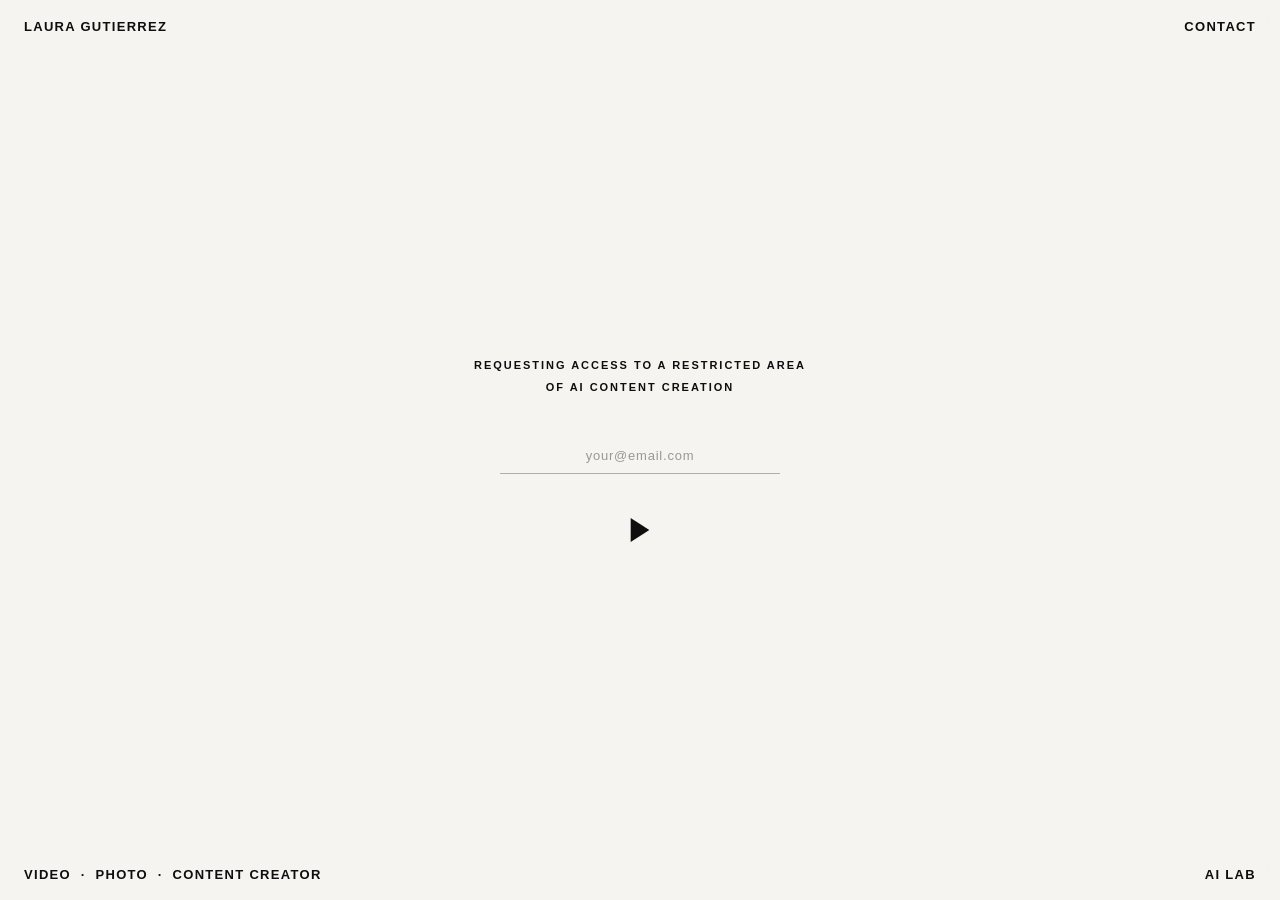
==== ailab.html @ 7547e3fe "upd files" ====
<!DOCTYPE html>
<html lang="en">
<head>
  <meta charset="UTF-8">
  <meta name="viewport" content="width=device-width, initial-scale=1.0">
  <title>Laura Gutierrez — AI Lab</title>
  <link rel="stylesheet" href="style.css">
</head>
<body class="ailab-page">

  <header>
    <a href="index.html" class="site-name back-link">Laura Gutierrez</a>
    <a href="mailto:capsira@gmail.com" class="contact-link">Contact</a>
  </header>

  <main>
    <div class="ailab-center" id="ailabForm">
      <h2 class="ailab-heading">Requesting access to a restricted area<br>of AI content creation</h2>
      <input class="ailab-input" type="email" id="ailabEmail" placeholder="your@email.com">
      <button class="ailab-submit" id="ailabBtn" onclick="submitAilab()">
        <svg viewBox="0 0 24 24" fill="currentColor" width="32" height="32">
          <polygon points="5,3 19,12 5,21"/>
        </svg>
      </button>
    </div>
    <div class="ailab-sent" id="ailabSent">SENT</div>
  </main>

  <footer>
    <span class="tagline">Video &nbsp;·&nbsp; Photo &nbsp;·&nbsp; Content creator</span>
    <a href="ailab.html" class="ailab-btn">AI Lab</a>
  </footer>

  <script>
    function submitAilab() {
      var email = document.getElementById('ailabEmail').value;
      if (!email || email.indexOf('@') === -1) return;
      document.getElementById('ailabBtn').disabled = true;
      fetch('https://formspree.io/f/mrervvzk', {
        method: 'POST',
        headers: { 'Content-Type': 'application/json' },
        body: JSON.stringify({
          _subject: 'AI LAB ACCESS REQUEST BY ' + email,
          message: 'Alguien ha pulsado el botón de acceso al AI LAB.\n\nMail: ' + email,
          email: email
        })
      }).catch(function(){});
      document.getElementById('ailabForm').style.display = 'none';
      document.getElementById('ailabSent').style.display = 'block';
    }
  </script>

</body>
</html>
---- style.css ----
/* ─── Reset ──────────────────────────────────────────────── */
*, *::before, *::after { box-sizing: border-box; margin: 0; padding: 0; }

:root {
  --black: #0e0e0e;
  --white: #f5f4f0;
  --font: 'Helvetica Neue', Helvetica, Arial, sans-serif;
  --nav-h: 52px;
  --footer-h: 52px;
  --gap: 3px;
}

body {
  background: var(--white);
  color: var(--black);
  font-family: var(--font);
  min-height: 100vh;
  display: flex;
  flex-direction: column;
}

a { text-decoration: none; color: inherit; }

/* ─── Shared text style ──────────────────────────────────── */
.site-name,
.contact-link,
.tagline,
.ailab-btn,
.overlay-title,
.project-title {
  font-family: var(--font);
  font-weight: 700;
  font-size: 13px;
  letter-spacing: 0.1em;
  text-transform: uppercase;
  color: var(--black);
}

/* ─── Header ─────────────────────────────────────────────── */
header {
  position: fixed;
  top: 0; left: 0; right: 0;
  height: var(--nav-h);
  display: flex;
  align-items: center;
  justify-content: space-between;
  padding: 0 24px;
  z-index: 100;
  background: rgba(245, 244, 240, 0.50);
  backdrop-filter: blur(12px);
  -webkit-backdrop-filter: blur(12px);
}

.back-link { cursor: pointer; transition: opacity 0.2s; }
.back-link:hover,
.contact-link:hover { opacity: 0.45; }

/* ─── Footer ─────────────────────────────────────────────── */
footer {
  position: fixed;
  bottom: 0; left: 0; right: 0;
  height: var(--footer-h);
  display: flex;
  align-items: center;
  justify-content: space-between;
  padding: 0 24px;
  z-index: 100;
  background: rgba(245, 244, 240, 0.50);
  backdrop-filter: blur(12px);
  -webkit-backdrop-filter: blur(12px);
  pointer-events: none;
}

footer > * { pointer-events: auto; }

.ailab-btn { transition: opacity 0.2s; }
.ailab-btn:hover { opacity: 0.45; }

/* ─── Landing Grid ───────────────────────────────────────── */
main#grid {
  margin-top: var(--nav-h);
  padding-bottom: var(--footer-h);
  display: grid;
  grid-template-columns: repeat(3, 1fr);
  gap: var(--gap);
  padding-left: var(--gap);
  padding-right: var(--gap);
  padding-top: var(--gap);
  flex: 1;
  align-items: start;
}

.grid-item {
  display: block;
  position: relative;
  overflow: hidden;
  background: #d8d6d0;
  opacity: 0;
  animation: fadeIn 0.5s ease forwards;
}

@keyframes fadeIn {
  from { opacity: 0; transform: translateY(4px); }
  to   { opacity: 1; transform: translateY(0); }
}

.grid-item-inner { width: 100%; position: relative; }

.grid-item img.poster {
  display: block;
  width: 100%;
  height: auto;
  transition: transform 0.5s ease;
}

.grid-item:hover img.poster { transform: scale(1.03); }

.overlay {
  position: absolute;
  inset: 0;
  display: flex;
  align-items: center;
  justify-content: center;
  background: rgba(14,14,14,0);
  backdrop-filter: blur(0px);
  -webkit-backdrop-filter: blur(0px);
  transition: background 0.35s ease, backdrop-filter 0.35s ease, -webkit-backdrop-filter 0.35s ease;
}

.grid-item:hover .overlay {
  background: rgba(14,14,14,0.32);
  backdrop-filter: blur(6px) brightness(0.85);
  -webkit-backdrop-filter: blur(6px) brightness(0.85);
}

.overlay-title {
  color: #f5f4f0;
  opacity: 0;
  transform: translateY(4px);
  transition: opacity 0.3s ease 0.05s, transform 0.3s ease 0.05s;
  text-align: center;
  padding: 0 16px;
}

.grid-item:hover .overlay-title { opacity: 1; transform: translateY(0); }

/* ─── Project Page ───────────────────────────────────────── */
body.project-page main {
  margin-top: var(--nav-h);
  padding: 48px 24px calc(var(--footer-h) + 48px);
  max-width: 960px;
  margin-left: auto;
  margin-right: auto;
  flex: 1;
}

.project-title {
  text-align: center;
  margin-bottom: 40px;
}

.video-wrap {
  position: relative;
  width: 100%;
  padding-bottom: 56.25%;
  height: 0;
  overflow: hidden;
  margin-bottom: 48px;
  background: #1a1a1a;
}

.video-wrap iframe {
  position: absolute;
  top: 0; left: 0;
  width: 100%; height: 100%;
}

.photo-masonry {
  columns: 2;
  column-gap: 24px;
}

.photo-masonry img {
  display: block;
  width: 100%;
  height: auto;
  margin-bottom: 24px;
  break-inside: avoid;
}

.photo-masonry img:nth-child(3n+1) { margin-bottom: 36px; }
.photo-masonry img:nth-child(3n+2) { margin-bottom: 16px; }

/* ─── AI Lab page ────────────────────────────────────────── */
body.ailab-page main {
  position: fixed;
  inset: 0;
  display: flex;
  align-items: center;
  justify-content: center;
}

.ailab-center {
  display: flex;
  flex-direction: column;
  align-items: center;
  gap: 40px;
  text-align: center;
  padding: 0 24px;
}

.ailab-heading {
  font-family: var(--font);
  font-weight: 700;
  font-size: 11px;
  letter-spacing: 0.18em;
  text-transform: uppercase;
  color: var(--black);
  line-height: 2;
}

.ailab-input {
  background: none;
  border: none;
  border-bottom: 0.5px solid rgba(14,14,14,0.3);
  padding: 10px 0;
  font-family: var(--font);
  font-weight: 300;
  font-size: 13px;
  letter-spacing: 0.06em;
  color: var(--black);
  outline: none;
  text-align: center;
  width: 280px;
  display: block;
}
.ailab-input::placeholder { color: #9a9890; }
.ailab-input:focus { border-bottom-color: var(--black); }

.ailab-submit {
  background: none;
  border: none;
  cursor: pointer;
  color: var(--black);
  display: flex;
  align-items: center;
  justify-content: center;
  animation: pulse-triangle 2.4s ease-in-out infinite;
}
.ailab-submit:disabled { cursor: default; }

@keyframes pulse-triangle {
  0%   { opacity: 0.25; filter: hue-rotate(0deg); }
  25%  { opacity: 1;    filter: hue-rotate(80deg); }
  50%  { opacity: 0.5;  filter: hue-rotate(180deg); }
  75%  { opacity: 1;    filter: hue-rotate(280deg); }
  100% { opacity: 0.25; filter: hue-rotate(360deg); }
}

.ailab-sent {
  display: none;
  font-family: var(--font);
  font-weight: 700;
  font-size: 11px;
  letter-spacing: 0.22em;
  text-transform: uppercase;
  color: #9a9890;
}

/* ─── Error ──────────────────────────────────────────────── */
.error { font-size: 12px; color: #9a9890; padding: 40px 0; }

/* ─── Responsive ─────────────────────────────────────────── */
@media (max-width: 768px) {
  main#grid { grid-template-columns: repeat(2, 1fr); }
  .photo-masonry { columns: 1; }
  body.project-page main { padding: 32px 16px calc(var(--footer-h) + 32px); }
}

@media (max-width: 480px) {
  main#grid { grid-template-columns: 1fr; }
}
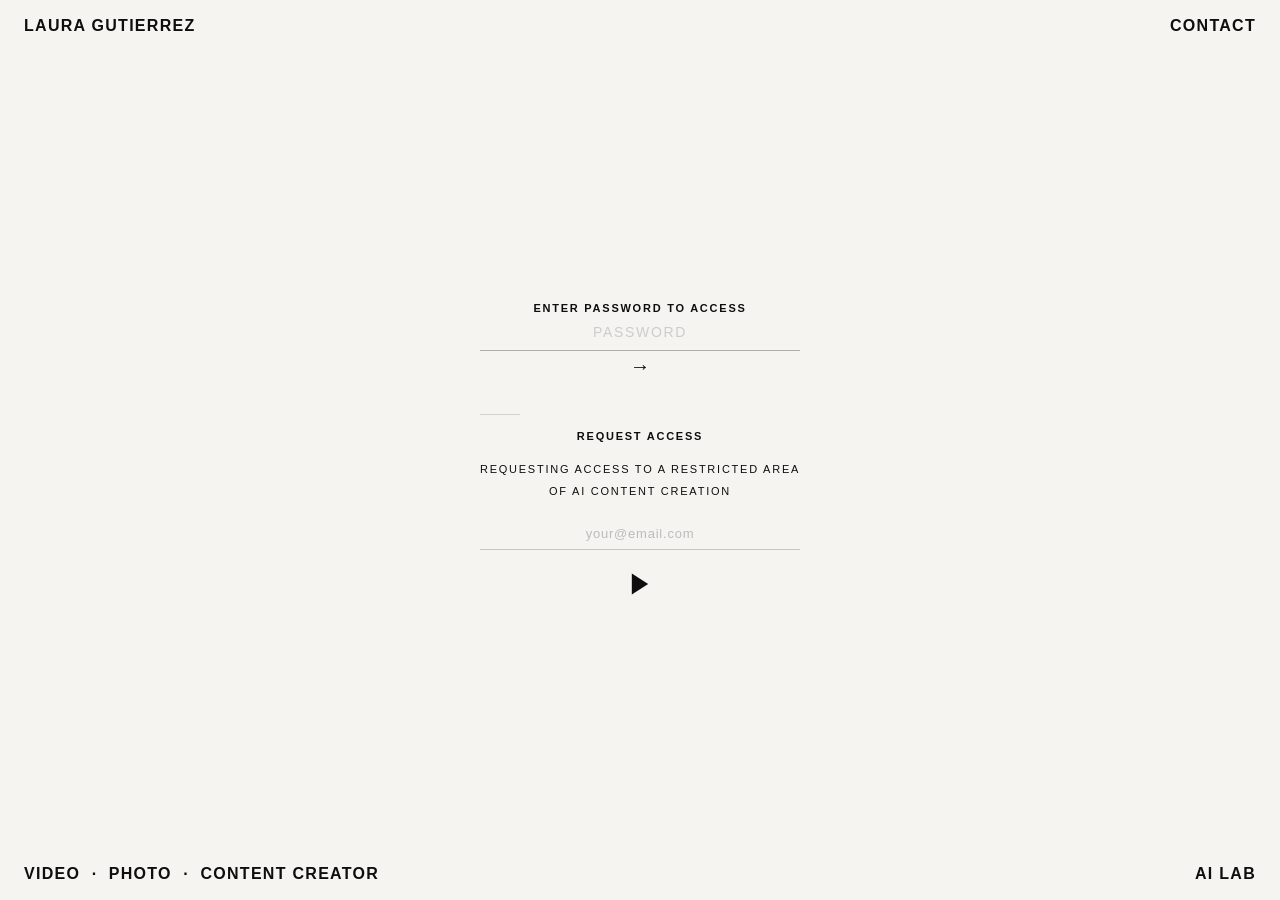
==== commit 382fb44c: "up&AI" ====
--- a/ailab.html
+++ b/ailab.html
@@ -13,17 +13,44 @@
     <a href="mailto:capsira@gmail.com" class="contact-link">Contact</a>
   </header>
 
-  <main>
-    <div class="ailab-center" id="ailabForm">
-      <h2 class="ailab-heading">Requesting access to a restricted area<br>of AI content creation</h2>
-      <input class="ailab-input" type="email" id="ailabEmail" placeholder="your@email.com">
-      <button class="ailab-submit" id="ailabBtn" onclick="submitAilab()">
-        <svg viewBox="0 0 24 24" fill="currentColor" width="32" height="32">
-          <polygon points="5,3 19,12 5,21"/>
-        </svg>
-      </button>
+  <!-- PASSWORD GATE -->
+  <div class="ailab-gate" id="ailabGate">
+    <div class="ailab-gate-inner">
+
+      <!-- REQUEST ACCESS form (shown first) -->
+      <div id="requestSection">
+        <p class="ailab-gate-label">Enter password to access</p>
+        <input class="ailab-gate-input" type="password" id="passwordInput" placeholder="PASSWORD" onkeydown="if(event.key==='Enter')checkPassword()">
+        <button class="ailab-gate-btn" onclick="checkPassword()">→</button>
+        <p class="ailab-gate-error" id="passwordError"></p>
+        <div class="ailab-divider"></div>
+        <p class="ailab-gate-label" style="margin-bottom:16px">Request access</p>
+        <p class="ailab-heading">Requesting access to a restricted area<br>of AI content creation</p>
+        <input class="ailab-input" type="email" id="ailabEmail" placeholder="your@email.com">
+        <button class="ailab-submit" id="ailabBtn" onclick="submitRequest()">
+          <svg viewBox="0 0 24 24" fill="currentColor" width="28" height="28">
+            <polygon points="5,3 19,12 5,21"/>
+          </svg>
+        </button>
+        <p class="ailab-sent" id="ailabSent">SENT</p>
+      </div>
+
     </div>
-    <div class="ailab-sent" id="ailabSent">SENT</div>
+  </div>
+
+  <!-- AI LAB CONTENT (hidden until password correct) -->
+  <main class="ailab-content" id="ailabContent" style="display:none">
+    <div class="ailab-grid">
+      <img src="lorem.png" alt="AI Lab">
+      <img src="lorem.png" alt="AI Lab">
+      <img src="lorem.png" alt="AI Lab">
+      <img src="lorem.png" alt="AI Lab">
+      <img src="lorem.png" alt="AI Lab">
+      <img src="lorem.png" alt="AI Lab">
+      <img src="lorem.png" alt="AI Lab">
+      <img src="lorem.png" alt="AI Lab">
+      <img src="lorem.png" alt="AI Lab">
+    </div>
   </main>
 
   <footer>
@@ -32,10 +59,33 @@
   </footer>
 
   <script>
-    function submitAilab() {
+    var PASSWORD = 'WELCOME26';
+
+    // Check if already unlocked this session
+    if (sessionStorage.getItem('ailab_access') === '1') {
+      showContent();
+    }
+
+    function checkPassword() {
+      var val = document.getElementById('passwordInput').value.trim().toUpperCase();
+      if (val === PASSWORD) {
+        sessionStorage.setItem('ailab_access', '1');
+        showContent();
+      } else {
+        document.getElementById('passwordError').textContent = 'Incorrect password.';
+        document.getElementById('passwordInput').value = '';
+      }
+    }
+
+    function showContent() {
+      document.getElementById('ailabGate').style.display = 'none';
+      document.getElementById('ailabContent').style.display = 'block';
+    }
+
+    function submitRequest() {
       var email = document.getElementById('ailabEmail').value;
       if (!email || email.indexOf('@') === -1) return;
-      document.getElementById('ailabBtn').disabled = true;
+      document.getElementById('ailabBtn').style.display = 'none';
       fetch('https://formspree.io/f/mrervvzk', {
         method: 'POST',
         headers: { 'Content-Type': 'application/json' },
@@ -45,7 +95,6 @@
           email: email
         })
       }).catch(function(){});
-      document.getElementById('ailabForm').style.display = 'none';
       document.getElementById('ailabSent').style.display = 'block';
     }
   </script>
--- a/style.css
+++ b/style.css
@@ -30,8 +30,8 @@
 .project-title {
   font-family: var(--font);
   font-weight: 700;
-  font-size: 13px;
-  letter-spacing: 0.1em;
+  font-size: 16px;
+  letter-spacing: 0.08em;
   text-transform: uppercase;
   color: var(--black);
 }
@@ -46,9 +46,7 @@
   justify-content: space-between;
   padding: 0 24px;
   z-index: 100;
-  background: rgba(245, 244, 240, 0.50);
-  backdrop-filter: blur(12px);
-  -webkit-backdrop-filter: blur(12px);
+  background: transparent;
 }
 
 .back-link { cursor: pointer; transition: opacity 0.2s; }
@@ -65,29 +63,24 @@
   justify-content: space-between;
   padding: 0 24px;
   z-index: 100;
-  background: rgba(245, 244, 240, 0.50);
-  backdrop-filter: blur(12px);
-  -webkit-backdrop-filter: blur(12px);
+  background: transparent;
   pointer-events: none;
 }
 
 footer > * { pointer-events: auto; }
-
 .ailab-btn { transition: opacity 0.2s; }
 .ailab-btn:hover { opacity: 0.45; }
 
-/* ─── Landing Grid ───────────────────────────────────────── */
+/* ─── Landing Grid — masonry orgánico ───────────────────── */
 main#grid {
   margin-top: var(--nav-h);
   padding-bottom: var(--footer-h);
-  display: grid;
-  grid-template-columns: repeat(3, 1fr);
-  gap: var(--gap);
+  columns: 3;
+  column-gap: var(--gap);
   padding-left: var(--gap);
   padding-right: var(--gap);
   padding-top: var(--gap);
   flex: 1;
-  align-items: start;
 }
 
 .grid-item {
@@ -95,6 +88,8 @@
   position: relative;
   overflow: hidden;
   background: #d8d6d0;
+  break-inside: avoid;
+  margin-bottom: var(--gap);
   opacity: 0;
   animation: fadeIn 0.5s ease forwards;
 }
@@ -159,22 +154,26 @@
   margin-bottom: 40px;
 }
 
+/* Video wrap — uses aspect-ratio CSS property */
 .video-wrap {
-  position: relative;
-  width: 100%;
-  padding-bottom: 56.25%;
-  height: 0;
-  overflow: hidden;
+  width: 100%;
   margin-bottom: 48px;
-  background: #1a1a1a;
+  background: #0e0e0e;
 }
 
 .video-wrap iframe {
-  position: absolute;
-  top: 0; left: 0;
-  width: 100%; height: 100%;
-}
-
+  display: block;
+  width: 100%;
+  height: auto;
+  aspect-ratio: 16 / 9;
+  border: none;
+}
+
+.video-wrap.ratio-9-16 iframe { aspect-ratio: 9 / 16; max-width: 480px; margin: 0 auto; }
+.video-wrap.ratio-4-5 iframe  { aspect-ratio: 4 / 5;  max-width: 600px; margin: 0 auto; }
+.video-wrap.ratio-1-1 iframe  { aspect-ratio: 1 / 1;  max-width: 600px; margin: 0 auto; }
+
+/* Photos masonry */
 .photo-masonry {
   columns: 2;
   column-gap: 24px;
@@ -226,7 +225,7 @@
   padding: 10px 0;
   font-family: var(--font);
   font-weight: 300;
-  font-size: 13px;
+  font-size: 14px;
   letter-spacing: 0.06em;
   color: var(--black);
   outline: none;
@@ -272,11 +271,164 @@
 
 /* ─── Responsive ─────────────────────────────────────────── */
 @media (max-width: 768px) {
-  main#grid { grid-template-columns: repeat(2, 1fr); }
+  main#grid { columns: 2; }
   .photo-masonry { columns: 1; }
   body.project-page main { padding: 32px 16px calc(var(--footer-h) + 32px); }
 }
 
 @media (max-width: 480px) {
-  main#grid { grid-template-columns: 1fr; }
-}
+  main#grid { columns: 1; }
+}
+
+/* ─── AI Lab gate ────────────────────────────────────────── */
+.ailab-gate {
+  position: fixed;
+  inset: 0;
+  display: flex;
+  align-items: center;
+  justify-content: center;
+  z-index: 50;
+}
+
+.ailab-gate-inner {
+  display: flex;
+  flex-direction: column;
+  align-items: center;
+  text-align: center;
+  gap: 12px;
+  padding: 0 24px;
+  max-width: 400px;
+  width: 100%;
+}
+
+.ailab-gate-label {
+  font-family: var(--font);
+  font-weight: 700;
+  font-size: 11px;
+  letter-spacing: 0.16em;
+  text-transform: uppercase;
+  color: var(--black);
+}
+
+.ailab-gate-input {
+  width: 100%;
+  background: none;
+  border: none;
+  border-bottom: 0.5px solid rgba(14,14,14,0.3);
+  padding: 10px 0;
+  font-family: var(--font);
+  font-weight: 700;
+  font-size: 14px;
+  letter-spacing: 0.12em;
+  text-transform: uppercase;
+  color: var(--black);
+  outline: none;
+  text-align: center;
+}
+.ailab-gate-input::placeholder { color: #ccc; font-weight: 300; }
+.ailab-gate-input:focus { border-bottom-color: var(--black); }
+
+.ailab-gate-btn {
+  background: none;
+  border: none;
+  font-family: var(--font);
+  font-weight: 700;
+  font-size: 20px;
+  color: var(--black);
+  cursor: pointer;
+  padding: 4px 0;
+  transition: opacity 0.2s;
+}
+.ailab-gate-btn:hover { opacity: 0.45; }
+
+.ailab-gate-error {
+  font-family: var(--font);
+  font-size: 11px;
+  letter-spacing: 0.1em;
+  color: #999;
+  min-height: 16px;
+}
+
+.ailab-divider {
+  width: 40px;
+  height: 0.5px;
+  background: rgba(14,14,14,0.15);
+  margin: 16px 0;
+}
+
+.ailab-heading {
+  font-family: var(--font);
+  font-weight: 300;
+  font-size: 11px;
+  letter-spacing: 0.16em;
+  text-transform: uppercase;
+  color: var(--black);
+  line-height: 2;
+  margin-bottom: 16px;
+}
+
+.ailab-input {
+  width: 100%;
+  background: none;
+  border: none;
+  border-bottom: 0.5px solid rgba(14,14,14,0.2);
+  padding: 8px 0;
+  font-family: var(--font);
+  font-weight: 300;
+  font-size: 13px;
+  letter-spacing: 0.06em;
+  color: var(--black);
+  outline: none;
+  text-align: center;
+  margin-bottom: 20px;
+}
+.ailab-input::placeholder { color: #bbb; }
+.ailab-input:focus { border-bottom-color: var(--black); }
+
+.ailab-submit {
+  background: none;
+  border: none;
+  cursor: pointer;
+  color: var(--black);
+  display: flex;
+  align-items: center;
+  justify-content: center;
+  margin: 0 auto;
+  animation: pulse-triangle 2.4s ease-in-out infinite;
+}
+
+.ailab-sent {
+  display: none;
+  font-family: var(--font);
+  font-weight: 700;
+  font-size: 11px;
+  letter-spacing: 0.22em;
+  text-transform: uppercase;
+  color: #aaa;
+}
+
+/* ─── AI Lab content grid ────────────────────────────────── */
+.ailab-content {
+  margin-top: var(--nav-h);
+  padding: var(--gap) var(--gap) calc(var(--footer-h) + var(--gap));
+}
+
+.ailab-grid {
+  columns: 3;
+  column-gap: var(--gap);
+}
+
+.ailab-grid img {
+  display: block;
+  width: 100%;
+  height: auto;
+  margin-bottom: var(--gap);
+  break-inside: avoid;
+}
+
+@media (max-width: 768px) {
+  .ailab-grid { columns: 2; }
+}
+@media (max-width: 480px) {
+  .ailab-grid { columns: 1; }
+}
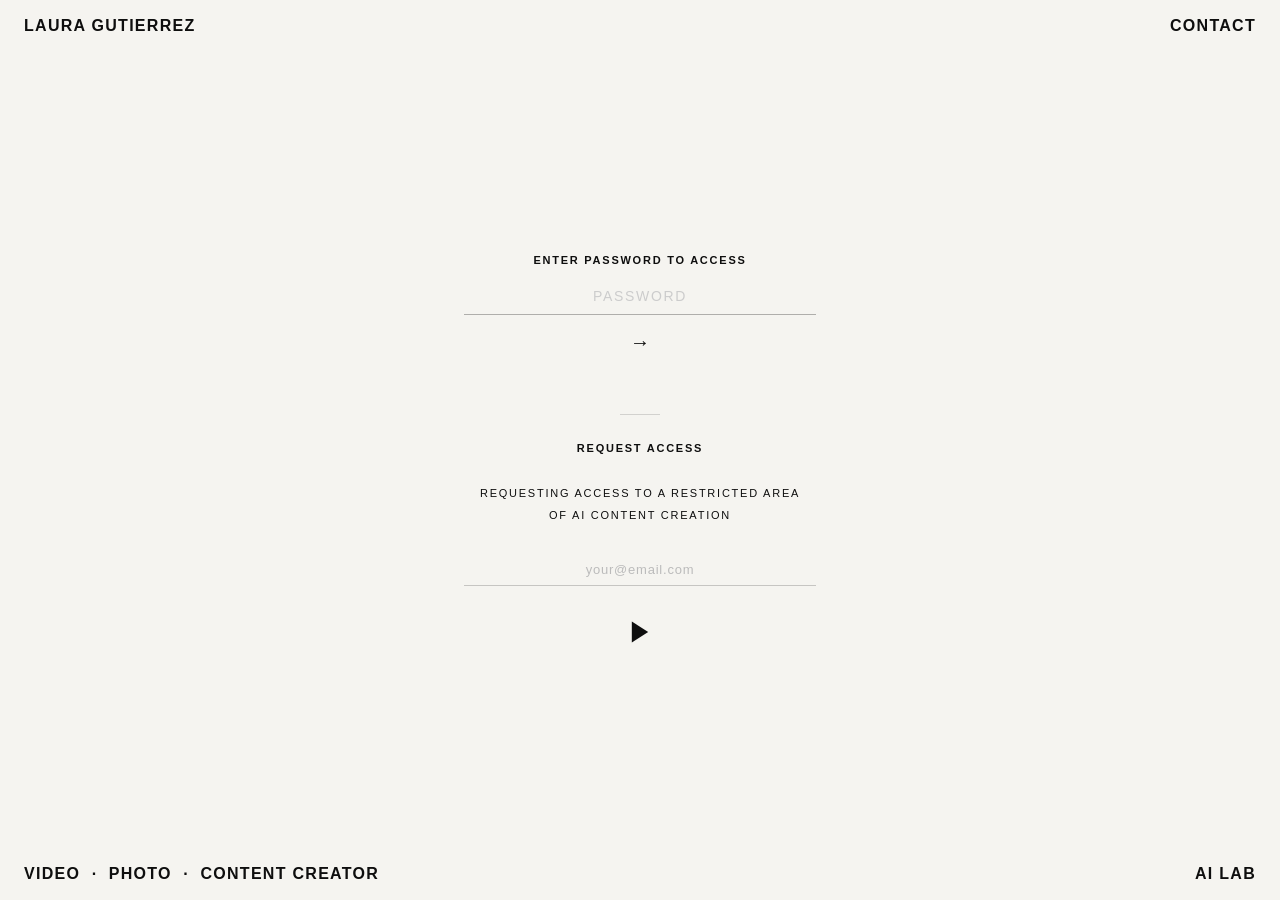
==== commit 2e9cf9a3: "full page" ====
--- a/ailab.html
+++ b/ailab.html
@@ -16,40 +16,48 @@
   <!-- PASSWORD GATE -->
   <div class="ailab-gate" id="ailabGate">
     <div class="ailab-gate-inner">
-
-      <!-- REQUEST ACCESS form (shown first) -->
-      <div id="requestSection">
-        <p class="ailab-gate-label">Enter password to access</p>
-        <input class="ailab-gate-input" type="password" id="passwordInput" placeholder="PASSWORD" onkeydown="if(event.key==='Enter')checkPassword()">
-        <button class="ailab-gate-btn" onclick="checkPassword()">→</button>
-        <p class="ailab-gate-error" id="passwordError"></p>
-        <div class="ailab-divider"></div>
-        <p class="ailab-gate-label" style="margin-bottom:16px">Request access</p>
-        <p class="ailab-heading">Requesting access to a restricted area<br>of AI content creation</p>
-        <input class="ailab-input" type="email" id="ailabEmail" placeholder="your@email.com">
-        <button class="ailab-submit" id="ailabBtn" onclick="submitRequest()">
-          <svg viewBox="0 0 24 24" fill="currentColor" width="28" height="28">
-            <polygon points="5,3 19,12 5,21"/>
-          </svg>
-        </button>
-        <p class="ailab-sent" id="ailabSent">SENT</p>
-      </div>
-
+      <p class="ailab-gate-label">Enter password to access</p>
+      <input class="ailab-gate-input" type="password" id="passwordInput" placeholder="PASSWORD" onkeydown="if(event.key==='Enter')checkPassword()">
+      <button class="ailab-gate-btn" onclick="checkPassword()">→</button>
+      <p class="ailab-gate-error" id="passwordError"></p>
+      <div class="ailab-divider"></div>
+      <p class="ailab-gate-label" style="margin-bottom:16px">Request access</p>
+      <p class="ailab-heading">Requesting access to a restricted area<br>of AI content creation</p>
+      <input class="ailab-input" type="email" id="ailabEmail" placeholder="your@email.com">
+      <button class="ailab-submit" id="ailabBtn" onclick="submitRequest()">
+        <svg viewBox="0 0 24 24" fill="currentColor" width="28" height="28">
+          <polygon points="5,3 19,12 5,21"/>
+        </svg>
+      </button>
+      <p class="ailab-sent" id="ailabSent">SENT</p>
     </div>
   </div>
 
-  <!-- AI LAB CONTENT (hidden until password correct) -->
+  <!-- AI LAB CONTENT -->
   <main class="ailab-content" id="ailabContent" style="display:none">
     <div class="ailab-grid">
-      <img src="lorem.png" alt="AI Lab">
-      <img src="lorem.png" alt="AI Lab">
-      <img src="lorem.png" alt="AI Lab">
-      <img src="lorem.png" alt="AI Lab">
-      <img src="lorem.png" alt="AI Lab">
-      <img src="lorem.png" alt="AI Lab">
-      <img src="lorem.png" alt="AI Lab">
-      <img src="lorem.png" alt="AI Lab">
-      <img src="lorem.png" alt="AI Lab">
+      <video autoplay muted loop playsinline><source src="ailab/07_byredo_1.mp4" type="video/mp4"></video>
+      <video autoplay muted loop playsinline><source src="ailab/AB_01.mp4" type="video/mp4"></video>
+      <video autoplay muted loop playsinline><source src="ailab/AB_04.mp4" type="video/mp4"></video>
+      <video autoplay muted loop playsinline><source src="ailab/AB4.mp4" type="video/mp4"></video>
+      <video autoplay muted loop playsinline><source src="ailab/AB5.mp4" type="video/mp4"></video>
+      <video autoplay muted loop playsinline><source src="ailab/Benetton_colors_01.mp4" type="video/mp4"></video>
+      <video autoplay muted loop playsinline><source src="ailab/byredo_01.mp4" type="video/mp4"></video>
+      <video autoplay muted loop playsinline><source src="ailab/Byredo_02 2.mp4" type="video/mp4"></video>
+      <video autoplay muted loop playsinline><source src="ailab/Byredo_02.mp4" type="video/mp4"></video>
+      <video autoplay muted loop playsinline><source src="ailab/ElevenLabs_video_shak.mp4" type="video/mp4"></video>
+      <video autoplay muted loop playsinline><source src="ailab/Sisterland_01.mp4" type="video/mp4"></video>
+      <video autoplay muted loop playsinline><source src="ailab/Sisterland_02.mp4" type="video/mp4"></video>
+      <video autoplay muted loop playsinline><source src="ailab/Sisterland_03.mp4" type="video/mp4"></video>
+      <video autoplay muted loop playsinline><source src="ailab/Sisterland_04.mp4" type="video/mp4"></video>
+      <video autoplay muted loop playsinline><source src="ailab/Sisterland_05.mp4" type="video/mp4"></video>
+      <video autoplay muted loop playsinline><source src="ailab/sisterland_06.mp4" type="video/mp4"></video>
+      <video autoplay muted loop playsinline><source src="ailab/Sisterland_07.mp4" type="video/mp4"></video>
+      <video autoplay muted loop playsinline><source src="ailab/Sisterland_08.mp4" type="video/mp4"></video>
+      <video autoplay muted loop playsinline><source src="ailab/Spf_01.mp4" type="video/mp4"></video>
+      <video autoplay muted loop playsinline><source src="ailab/spf_02.mp4" type="video/mp4"></video>
+      <video autoplay muted loop playsinline><source src="ailab/Tribe_01.mp4" type="video/mp4"></video>
+      <video autoplay muted loop playsinline><source src="ailab/Tribe_02.mp4" type="video/mp4"></video>
     </div>
   </main>
 
@@ -61,7 +69,6 @@
   <script>
     var PASSWORD = 'WELCOME26';
 
-    // Check if already unlocked this session
     if (sessionStorage.getItem('ailab_access') === '1') {
       showContent();
     }
--- a/style.css
+++ b/style.css
@@ -21,13 +21,8 @@
 
 a { text-decoration: none; color: inherit; }
 
-/* ─── Shared text style ──────────────────────────────────── */
-.site-name,
-.contact-link,
-.tagline,
-.ailab-btn,
-.overlay-title,
-.project-title {
+/* ─── Shared text ────────────────────────────────────────── */
+.site-name, .contact-link, .tagline, .ailab-btn, .overlay-title, .project-title {
   font-family: var(--font);
   font-weight: 700;
   font-size: 16px;
@@ -50,8 +45,7 @@
 }
 
 .back-link { cursor: pointer; transition: opacity 0.2s; }
-.back-link:hover,
-.contact-link:hover { opacity: 0.45; }
+.back-link:hover, .contact-link:hover, .ailab-btn:hover { opacity: 0.45; }
 
 /* ─── Footer ─────────────────────────────────────────────── */
 footer {
@@ -66,12 +60,9 @@
   background: transparent;
   pointer-events: none;
 }
-
 footer > * { pointer-events: auto; }
-.ailab-btn { transition: opacity 0.2s; }
-.ailab-btn:hover { opacity: 0.45; }
-
-/* ─── Landing Grid — masonry orgánico ───────────────────── */
+
+/* ─── Landing Grid ───────────────────────────────────────── */
 main#grid {
   margin-top: var(--nav-h);
   padding-bottom: var(--footer-h);
@@ -117,9 +108,7 @@
   align-items: center;
   justify-content: center;
   background: rgba(14,14,14,0);
-  backdrop-filter: blur(0px);
-  -webkit-backdrop-filter: blur(0px);
-  transition: background 0.35s ease, backdrop-filter 0.35s ease, -webkit-backdrop-filter 0.35s ease;
+  transition: background 0.35s ease, backdrop-filter 0.35s ease;
 }
 
 .grid-item:hover .overlay {
@@ -154,26 +143,29 @@
   margin-bottom: 40px;
 }
 
-/* Video wrap — uses aspect-ratio CSS property */
+/* ─── Video embeds ───────────────────────────────────────── */
+.videos-container { width: 100%; }
+
 .video-wrap {
   width: 100%;
+  aspect-ratio: 16 / 9;
   margin-bottom: 48px;
-  background: #0e0e0e;
+  overflow: hidden;
 }
 
 .video-wrap iframe {
   display: block;
   width: 100%;
-  height: auto;
-  aspect-ratio: 16 / 9;
-  border: none;
-}
-
-.video-wrap.ratio-9-16 iframe { aspect-ratio: 9 / 16; max-width: 480px; margin: 0 auto; }
-.video-wrap.ratio-4-5 iframe  { aspect-ratio: 4 / 5;  max-width: 600px; margin: 0 auto; }
-.video-wrap.ratio-1-1 iframe  { aspect-ratio: 1 / 1;  max-width: 600px; margin: 0 auto; }
-
-/* Photos masonry */
+  height: 100%;
+  border: none;
+}
+
+.video-wrap.ratio-16-9 { aspect-ratio: 16 / 9; }
+.video-wrap.ratio-9-16 { aspect-ratio: 9 / 16; max-width: 440px; margin-left: auto; margin-right: auto; }
+.video-wrap.ratio-1-1  { aspect-ratio: 1 / 1;  max-width: 600px; margin-left: auto; margin-right: auto; }
+.video-wrap.ratio-4-5  { aspect-ratio: 4 / 5;  max-width: 560px; margin-left: auto; margin-right: auto; }
+
+/* ─── Photo masonry ──────────────────────────────────────── */
 .photo-masonry {
   columns: 2;
   column-gap: 24px;
@@ -190,50 +182,109 @@
 .photo-masonry img:nth-child(3n+1) { margin-bottom: 36px; }
 .photo-masonry img:nth-child(3n+2) { margin-bottom: 16px; }
 
-/* ─── AI Lab page ────────────────────────────────────────── */
-body.ailab-page main {
+/* ─── AI Lab gate ────────────────────────────────────────── */
+.ailab-gate {
   position: fixed;
   inset: 0;
   display: flex;
   align-items: center;
   justify-content: center;
-}
-
-.ailab-center {
+  z-index: 50;
+}
+
+.ailab-gate-inner {
   display: flex;
   flex-direction: column;
   align-items: center;
-  gap: 40px;
-  text-align: center;
+  text-align: center;
+  gap: 12px;
   padding: 0 24px;
-}
-
-.ailab-heading {
+  max-width: 400px;
+  width: 100%;
+}
+
+.ailab-gate-label {
   font-family: var(--font);
   font-weight: 700;
   font-size: 11px;
-  letter-spacing: 0.18em;
-  text-transform: uppercase;
-  color: var(--black);
-  line-height: 2;
-}
-
-.ailab-input {
+  letter-spacing: 0.16em;
+  text-transform: uppercase;
+  color: var(--black);
+}
+
+.ailab-gate-input {
+  width: 100%;
   background: none;
   border: none;
   border-bottom: 0.5px solid rgba(14,14,14,0.3);
   padding: 10px 0;
   font-family: var(--font);
+  font-weight: 700;
+  font-size: 14px;
+  letter-spacing: 0.12em;
+  text-transform: uppercase;
+  color: var(--black);
+  outline: none;
+  text-align: center;
+}
+.ailab-gate-input::placeholder { color: #ccc; font-weight: 300; }
+.ailab-gate-input:focus { border-bottom-color: var(--black); }
+
+.ailab-gate-btn {
+  background: none;
+  border: none;
+  font-family: var(--font);
+  font-weight: 700;
+  font-size: 20px;
+  color: var(--black);
+  cursor: pointer;
+  padding: 4px 0;
+  transition: opacity 0.2s;
+}
+.ailab-gate-btn:hover { opacity: 0.45; }
+
+.ailab-gate-error {
+  font-family: var(--font);
+  font-size: 11px;
+  letter-spacing: 0.1em;
+  color: #999;
+  min-height: 16px;
+}
+
+.ailab-divider {
+  width: 40px;
+  height: 0.5px;
+  background: rgba(14,14,14,0.15);
+  margin: 16px 0;
+}
+
+.ailab-heading {
+  font-family: var(--font);
   font-weight: 300;
-  font-size: 14px;
+  font-size: 11px;
+  letter-spacing: 0.16em;
+  text-transform: uppercase;
+  color: var(--black);
+  line-height: 2;
+  margin-bottom: 16px;
+}
+
+.ailab-input {
+  width: 100%;
+  background: none;
+  border: none;
+  border-bottom: 0.5px solid rgba(14,14,14,0.2);
+  padding: 8px 0;
+  font-family: var(--font);
+  font-weight: 300;
+  font-size: 13px;
   letter-spacing: 0.06em;
   color: var(--black);
   outline: none;
   text-align: center;
-  width: 280px;
-  display: block;
-}
-.ailab-input::placeholder { color: #9a9890; }
+  margin-bottom: 20px;
+}
+.ailab-input::placeholder { color: #bbb; }
 .ailab-input:focus { border-bottom-color: var(--black); }
 
 .ailab-submit {
@@ -244,9 +295,9 @@
   display: flex;
   align-items: center;
   justify-content: center;
+  margin: 0 auto;
   animation: pulse-triangle 2.4s ease-in-out infinite;
 }
-.ailab-submit:disabled { cursor: default; }
 
 @keyframes pulse-triangle {
   0%   { opacity: 0.25; filter: hue-rotate(0deg); }
@@ -263,7 +314,27 @@
   font-size: 11px;
   letter-spacing: 0.22em;
   text-transform: uppercase;
-  color: #9a9890;
+  color: #aaa;
+}
+
+/* ─── AI Lab content ─────────────────────────────────────── */
+.ailab-content {
+  margin-top: var(--nav-h);
+  padding: var(--gap) var(--gap) calc(var(--footer-h) + var(--gap));
+}
+
+.ailab-grid {
+  columns: 3;
+  column-gap: var(--gap);
+}
+
+.ailab-grid img,
+.ailab-grid video {
+  display: block;
+  width: 100%;
+  height: auto;
+  margin-bottom: var(--gap);
+  break-inside: avoid;
 }
 
 /* ─── Error ──────────────────────────────────────────────── */
@@ -273,162 +344,12 @@
 @media (max-width: 768px) {
   main#grid { columns: 2; }
   .photo-masonry { columns: 1; }
+  .ailab-grid { columns: 2; }
   body.project-page main { padding: 32px 16px calc(var(--footer-h) + 32px); }
+  .site-name, .contact-link, .tagline, .ailab-btn, .overlay-title, .project-title { font-size: 11px; }
 }
 
 @media (max-width: 480px) {
   main#grid { columns: 1; }
-}
-
-/* ─── AI Lab gate ────────────────────────────────────────── */
-.ailab-gate {
-  position: fixed;
-  inset: 0;
-  display: flex;
-  align-items: center;
-  justify-content: center;
-  z-index: 50;
-}
-
-.ailab-gate-inner {
-  display: flex;
-  flex-direction: column;
-  align-items: center;
-  text-align: center;
-  gap: 12px;
-  padding: 0 24px;
-  max-width: 400px;
-  width: 100%;
-}
-
-.ailab-gate-label {
-  font-family: var(--font);
-  font-weight: 700;
-  font-size: 11px;
-  letter-spacing: 0.16em;
-  text-transform: uppercase;
-  color: var(--black);
-}
-
-.ailab-gate-input {
-  width: 100%;
-  background: none;
-  border: none;
-  border-bottom: 0.5px solid rgba(14,14,14,0.3);
-  padding: 10px 0;
-  font-family: var(--font);
-  font-weight: 700;
-  font-size: 14px;
-  letter-spacing: 0.12em;
-  text-transform: uppercase;
-  color: var(--black);
-  outline: none;
-  text-align: center;
-}
-.ailab-gate-input::placeholder { color: #ccc; font-weight: 300; }
-.ailab-gate-input:focus { border-bottom-color: var(--black); }
-
-.ailab-gate-btn {
-  background: none;
-  border: none;
-  font-family: var(--font);
-  font-weight: 700;
-  font-size: 20px;
-  color: var(--black);
-  cursor: pointer;
-  padding: 4px 0;
-  transition: opacity 0.2s;
-}
-.ailab-gate-btn:hover { opacity: 0.45; }
-
-.ailab-gate-error {
-  font-family: var(--font);
-  font-size: 11px;
-  letter-spacing: 0.1em;
-  color: #999;
-  min-height: 16px;
-}
-
-.ailab-divider {
-  width: 40px;
-  height: 0.5px;
-  background: rgba(14,14,14,0.15);
-  margin: 16px 0;
-}
-
-.ailab-heading {
-  font-family: var(--font);
-  font-weight: 300;
-  font-size: 11px;
-  letter-spacing: 0.16em;
-  text-transform: uppercase;
-  color: var(--black);
-  line-height: 2;
-  margin-bottom: 16px;
-}
-
-.ailab-input {
-  width: 100%;
-  background: none;
-  border: none;
-  border-bottom: 0.5px solid rgba(14,14,14,0.2);
-  padding: 8px 0;
-  font-family: var(--font);
-  font-weight: 300;
-  font-size: 13px;
-  letter-spacing: 0.06em;
-  color: var(--black);
-  outline: none;
-  text-align: center;
-  margin-bottom: 20px;
-}
-.ailab-input::placeholder { color: #bbb; }
-.ailab-input:focus { border-bottom-color: var(--black); }
-
-.ailab-submit {
-  background: none;
-  border: none;
-  cursor: pointer;
-  color: var(--black);
-  display: flex;
-  align-items: center;
-  justify-content: center;
-  margin: 0 auto;
-  animation: pulse-triangle 2.4s ease-in-out infinite;
-}
-
-.ailab-sent {
-  display: none;
-  font-family: var(--font);
-  font-weight: 700;
-  font-size: 11px;
-  letter-spacing: 0.22em;
-  text-transform: uppercase;
-  color: #aaa;
-}
-
-/* ─── AI Lab content grid ────────────────────────────────── */
-.ailab-content {
-  margin-top: var(--nav-h);
-  padding: var(--gap) var(--gap) calc(var(--footer-h) + var(--gap));
-}
-
-.ailab-grid {
-  columns: 3;
-  column-gap: var(--gap);
-}
-
-.ailab-grid img {
-  display: block;
-  width: 100%;
-  height: auto;
-  margin-bottom: var(--gap);
-  break-inside: avoid;
-}
-
-@media (max-width: 768px) {
-  .ailab-grid { columns: 2; }
-}
-@media (max-width: 480px) {
   .ailab-grid { columns: 1; }
 }
